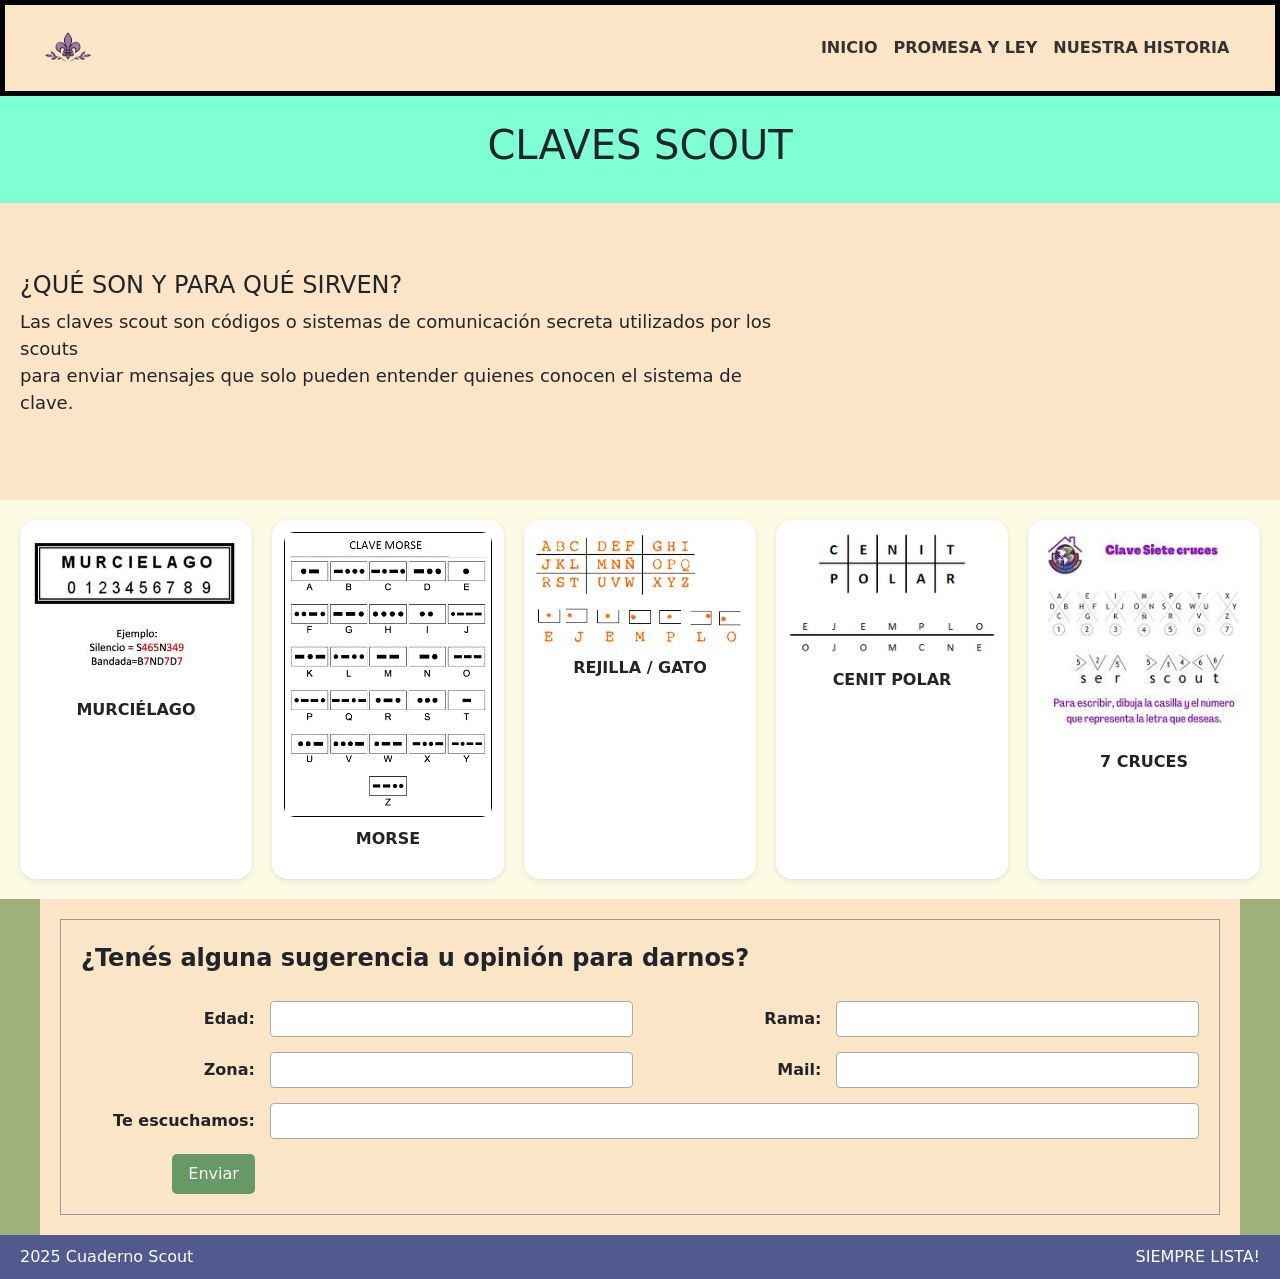
==== claves.html @ 0cd46fb2 "entrega dos" ====
<!DOCTYPE html>
<html lang="es">
<head>
  <meta charset="UTF-8" />
  <meta name="viewport" content="width=device-width, initial-scale=1.0" />
  <title>Mi Cuaderno Scout</title>

  <!-- Bootstrap -->
  <link href="https://cdn.jsdelivr.net/npm/bootstrap@5.3.3/dist/css/bootstrap.min.css" rel="stylesheet">

  <link rel="stylesheet" href="styles.css">
</head>

<body>
  <!-- Navegador Hamburguesa -->
  <nav class="navbar navbar-expand-lg navegador">
    <div class="container-fluid">
      <a class="navbar-brand" href="#">
        <img src="imagenes/flor-de-liz.png" alt="Flor de liz" class="logo" />
      </a>
      <button
        class="navbar-toggler"
        type="button"
        data-bs-toggle="collapse"
        data-bs-target="#navbarNavAltMarkup"
        aria-controls="navbarNavAltMarkup"
        aria-expanded="false"
        aria-label="Toggle navigation"
      >
        <span class="navbar-toggler-icon"></span>
      </button>
      <div class="collapse navbar-collapse enlaces" id="navbarNavAltMarkup">
        <div class="navbar-nav ms-auto">
          <a class="nav-link" href="index.html">INICIO</a>
          <a class="nav-link" href="promesa-y-ley.html">PROMESA Y LEY</a>
          <a class="nav-link" href="nuestra-historia.html">NUESTRA HISTORIA</a>
        </div>
      </div>
    </div>
  </nav>

  <!-- Título principal -->
  <header class="titulo">
    <h1>CLAVES SCOUT</h1>
  </header>

  <!-- Contenido principal -->
  <main>
    <div class="claves-texto">
      <section class="seccion-claves">
        <div class="texto">
          <h3>¿QUÉ SON Y PARA QUÉ SIRVEN?</h3>
          <p>
            Las claves scout son códigos o sistemas de comunicación secreta utilizados por los scouts <br />
            para enviar mensajes que solo pueden entender quienes conocen el sistema de clave.
          </p>
        </div>
        <div class="video">
          <iframe
            id="video-claves"
            src="https://www.youtube.com/embed/gShD87KSRmc"
            title="Manual Scout de Pato - Taller de Claves Parte 1"
            frameborder="0"
            allow="accelerometer; autoplay; clipboard-write; encrypted-media; gyroscope; picture-in-picture"
            allowfullscreen
          ></iframe>
        </div>
      </section>
    </div>

    <section class="claves-galeria">
      <div class="clave-item">
        <img src="imagenes/Murcielago.jpg" alt="Clave murciélago" />
        <p>MURCIÉLAGO</p>
      </div>
      <div class="clave-item">
        <img src="imagenes/Morse.gif" alt="Clave Morse" />
        <p>MORSE</p>
      </div>
      <div class="clave-item">
        <img src="imagenes/rejilla.png" alt="Clave rejilla/gato" />
        <p>REJILLA / GATO</p>
      </div>
      <div class="clave-item">
        <img src="imagenes/cenit-polar.png" alt="Clave cenit polar" />
        <p>CENIT POLAR</p>
      </div>
      <div class="clave-item">
        <img src="imagenes/7-cruces.jpeg" alt="Clave 7 cruces" />
        <p>7 CRUCES</p>
      </div>
    </section>
  </main>

  <!-- Formulario -->
  <section class="formulario">
    <form action="#" method="post">
      <fieldset>
        <legend>¿Tenés alguna sugerencia u opinión para darnos?</legend>

        <label for="Edad">Edad:</label>
        <input type="number" name="Edad" id="Edad" />

        <label for="Rama">Rama:</label>
        <input type="text" name="Rama" id="Rama" />

        <label for="Zona">Zona:</label>
        <input type="text" name="Zona" id="Zona" />

        <label for="Mail">Mail:</label>
        <input type="email" name="Mail" id="Mail" />

        <label for="Opinion">Te escuchamos:</label>
        <input type="text" name="Opinion" id="Opinion" />

        <input type="submit" value="Enviar" />
      </fieldset>
    </form>
  </section>

  <!-- Pie de página -->
   <footer class="pie-de-pagina">
    <p>2025 Cuaderno Scout</p>
    <P>SIEMPRE LISTA!</P>
  </footer>

  <!--Bootstrap -->
  <script
    src="https://cdn.jsdelivr.net/npm/bootstrap@5.3.3/dist/js/bootstrap.bundle.min.js"
  ></script>
</body>
</html>
---- styles.css ----
* {
  box-sizing: border-box;
}

html {
  margin: 0;
  padding: 0;
  height: 100%;
  width: 100%;
}

body {
  background-color: #9eb07c;
  overflow-x: hidden; 
}

/* NAVEGADOR */
.navegador {
  background-color: #fbe5c6;
  border: 5px solid black;
  padding: 1% 2%;
}

.logo {
  width: 50px;
  height: auto;
}

.enlaces .nav-link {
  text-decoration: none;
  color: #333;
  font-weight: bold;
  font-size: 1em;
  padding: 8px 12px;
}

.enlaces .nav-link:hover {
  text-decoration: underline;
}

/* TÍTULO */
.titulo {
  background-color: #7fffd4;
  padding: 2%;
  display: flex;
  justify-content: center;
  align-items: center;
  font-size: 1.5em;
  font-weight: bold;
  text-align: center;
}

/* INFORMACIÓN PRINCIPAL */
.informacion-principal {
  display: grid;
  grid-template-columns: repeat(3, 1fr);
  gap: 20px;
  max-width: 1200px;
  margin: 0 auto;
  padding: 20px 40px;
  background-color: #fbe5c6;
  box-shadow: 0 0 10px rgba(0, 0, 0, 0.1);
}

.seccion-central img {
  max-width: 100%;
  max-height: 250px;
  object-fit: contain;
  border-radius: 10px;
}

/*  FORMULARIO */
.formulario {
  background-color: #fbe5c7;
  padding: 20px;
  margin: 0 auto;
  max-width: 1200px;
  width: 100%;
}

fieldset {
  border: 1px solid #999;
  padding: 20px;
  display: grid;
  grid-template-columns: repeat(6, 1fr);
  gap: 15px;
  align-items: center;
  width: 100%;
}

legend {
  grid-column: span 6;
  font-weight: bold;
  margin-bottom: 10px;
}

label {
  grid-column: span 1;
  text-align: right;
  font-weight: bold;
}

input[type="text"],
input[type="email"],
input[type="number"] {
  grid-column: span 2;
  padding: 5px;
  border-radius: 4px;
  border: 1px solid #aaa;
  width: 100%;
}

#Opinion {
  grid-column: span 5;
  width: 100%;
}

input[type="submit"] {
  grid-column: span 1;
  justify-self: end;
  padding: 8px 16px;
  background-color: #669966;
  color: white;
  border: none;
  border-radius: 5px;
  cursor: pointer;
}

/*  CLAVES */
.seccion-claves {
  display: flex;
  justify-content: space-between;
  align-items: center;
  flex-wrap: wrap;
  gap: 20px;
  background-color: #fbe5c6;
  padding: 20px;
}

.seccion-claves .texto {
  flex: 1 1 60%;
}

.seccion-claves .texto h3 {
  font-size: 24px;
}

.seccion-claves .texto p {
  font-size: 18px;
  line-height: 1.5;
}

.seccion-claves .video {
  flex: 1 1 35%;
}

.seccion-claves .video iframe {
  width: 100%;
  height: 250px;
  border-radius: 8px;
}

/* Galería de claves */
.claves-galeria {
  display: grid;
  grid-template-columns: repeat(auto-fit, minmax(200px, 1fr));
  gap: 20px;
  padding: 20px;
  background-color: #fdfbe4;
}

.clave-item {
  display: flex;
  flex-direction: column;
  align-items: center;
  background: white;
  padding: 12px;
  border-radius: 16px;
  box-shadow: 0 2px 6px rgba(0, 0, 0, 0.1);
}

.clave-item img {
  max-width: 100%;
  height: auto;
  border-radius: 10px;
  object-fit: contain;
}

.clave-item p {
  margin-top: 10px;
  font-weight: bold;
  font-size: 16px;
  text-align: center;
}

/* PROMESA Y LEY  */
.seccion-tarjetas {
  display: flex;
  justify-content: center;
  flex-wrap: wrap;
  gap: 20px;
  padding: 20px;
  background-color: #fdfde3;
}

.tarjeta {
  background-color: white;
  border-radius: 20px;
  box-shadow: 0 0 10px rgba(0, 0, 0, 0.1);
  width: 300px;
  text-align: center;
  padding: 20px;
}

.tarjeta img {
  width: 100%;
  height: auto;
  border-radius: 10px;
}

.tarjeta p {
  font-weight: bold;
  font-size: 18px;
  margin-top: 10px;
}

/* FOOTER  */
.pie-de-pagina {
  display: flex;
  justify-content: space-between;
  align-items: center;
  background-color: #51598e;
  padding: 10px 20px;
  color: white;
  flex-wrap: wrap;
  gap: 10px;
}

.pie-de-pagina a {
  color: #2b7b96;
  text-decoration: none;
}

.pie-de-pagina p {
  margin: 0;
}

/* MOBILE  */
@media screen and (max-width: 768px) {
  .informacion-principal {
    grid-template-columns: 1fr;
    padding: 20px;
  }

  fieldset {
    grid-template-columns: 1fr;
  }

  label {
    grid-column: span 1;
    text-align: left;
  }

  input[type="text"],
  input[type="email"],
  input[type="number"],
  #Opinion {
    grid-column: span 1;
    width: 100%;
  }

  input[type="submit"] {
    justify-self: start;
  }

  .pie-de-pagina {
    flex-direction: column;
    text-align: center;
  }

  .seccion-claves {
    flex-direction: column;
  }

  .enlaces {
    flex-direction: column;
    gap: 10px;
  }

  .logo {
    width: 40px;
  }
}
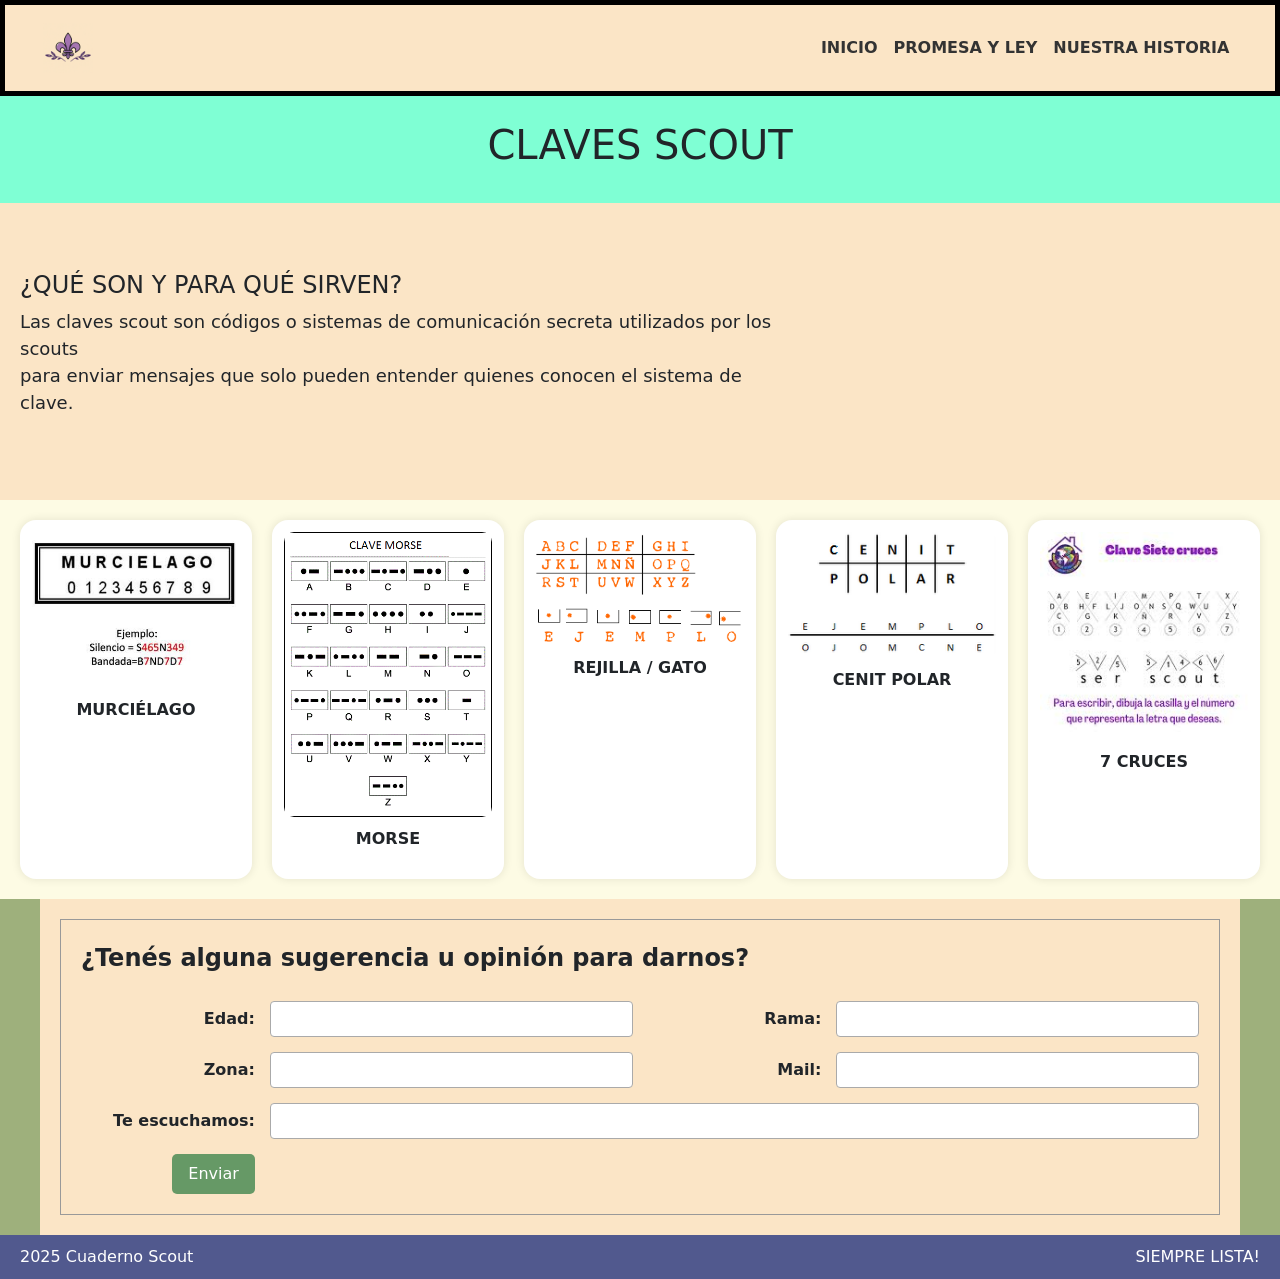
==== commit 54f7b9f8: "tercera-entrega" ====
--- a/claves.html
+++ b/claves.html
@@ -8,7 +8,7 @@
   <!-- Bootstrap -->
   <link href="https://cdn.jsdelivr.net/npm/bootstrap@5.3.3/dist/css/bootstrap.min.css" rel="stylesheet">
 
-  <link rel="stylesheet" href="styles.css">
+  <link rel="stylesheet" href="css/styles.css">
 </head>
 
 <body>
--- a/css/styles.css
+++ b/css/styles.css
@@ -0,0 +1,223 @@
+.seccion-tarjetas .tarjeta, .claves-galeria .clave-item {
+  background-color: white;
+  border-radius: 10px;
+  box-shadow: 0 0 10px rgba(0, 0, 0, 0.1);
+}
+
+.formulario fieldset label, .formulario fieldset legend {
+  font-weight: bold;
+}
+
+* {
+  box-sizing: border-box;
+}
+
+html, body {
+  margin: 0;
+  padding: 0;
+  width: 100%;
+  height: 100%;
+}
+
+body {
+  background-color: #9eb07c;
+  overflow-x: hidden;
+}
+
+.navegador {
+  background-color: #fbe5c6;
+  border: 5px solid black;
+  padding: 1% 2%;
+}
+
+.logo {
+  width: 50px;
+  height: auto;
+}
+
+.enlaces .nav-link {
+  text-decoration: none;
+  color: #333;
+  font-weight: bold;
+  font-size: 1em;
+  padding: 8px 12px;
+}
+.enlaces .nav-link:hover {
+  text-decoration: underline;
+}
+
+.titulo {
+  background-color: #7fffd4;
+  padding: 2%;
+  display: flex;
+  justify-content: center;
+  align-items: center;
+  font-size: 1.5em;
+  font-weight: bold;
+  text-align: center;
+}
+
+.informacion-principal {
+  display: grid;
+  grid-template-columns: repeat(3, 1fr);
+  gap: 20px;
+  max-width: 1200px;
+  margin: 0 auto;
+  padding: 20px 40px;
+  background-color: #fbe5c6;
+  box-shadow: 0 0 10px rgba(0, 0, 0, 0.1);
+}
+.informacion-principal .seccion-central img {
+  max-width: 100%;
+  max-height: 250px;
+  object-fit: contain;
+  border-radius: 10px;
+}
+
+.formulario {
+  background-color: #fbe5c6;
+  padding: 20px;
+  margin: 0 auto;
+  max-width: 1200px;
+  width: 100%;
+}
+.formulario fieldset {
+  border: 1px solid #999;
+  padding: 20px;
+  display: grid;
+  grid-template-columns: repeat(6, 1fr);
+  gap: 15px;
+  align-items: center;
+}
+.formulario fieldset legend {
+  grid-column: span 6;
+  margin-bottom: 10px;
+}
+.formulario fieldset label {
+  grid-column: span 1;
+  text-align: right;
+}
+.formulario fieldset input[type=text],
+.formulario fieldset input[type=email],
+.formulario fieldset input[type=number] {
+  grid-column: span 2;
+  padding: 5px;
+  border-radius: 4px;
+  border: 1px solid #aaa;
+  width: 100%;
+}
+.formulario fieldset #Opinion {
+  grid-column: span 5;
+  width: 100%;
+}
+.formulario fieldset input[type=submit] {
+  grid-column: span 1;
+  justify-self: end;
+  padding: 8px 16px;
+  background-color: #669966;
+  color: white;
+  border: none;
+  border-radius: 5px;
+  cursor: pointer;
+}
+
+.seccion-claves {
+  display: flex;
+  justify-content: space-between;
+  align-items: center;
+  flex-wrap: wrap;
+  gap: 20px;
+  background-color: #fbe5c6;
+  padding: 20px;
+}
+.seccion-claves .texto {
+  flex: 1 1 60%;
+}
+.seccion-claves .texto h3 {
+  font-size: 24px;
+}
+.seccion-claves .texto p {
+  font-size: 18px;
+  line-height: 1.5;
+}
+.seccion-claves .video {
+  flex: 1 1 35%;
+}
+.seccion-claves .video iframe {
+  width: 100%;
+  height: 250px;
+  border-radius: 8px;
+}
+
+.claves-galeria {
+  display: grid;
+  grid-template-columns: repeat(auto-fit, 1fr);
+  gap: 20px;
+  grid-template-columns: repeat(auto-fit, minmax(200px, 1fr));
+  padding: 20px;
+  background-color: #fdfbe4;
+}
+.claves-galeria .clave-item {
+  padding: 12px;
+  display: flex;
+  flex-direction: column;
+  align-items: center;
+  border-radius: 16px;
+}
+.claves-galeria .clave-item img {
+  max-width: 100%;
+  height: auto;
+  border-radius: 10px;
+  object-fit: contain;
+}
+.claves-galeria .clave-item p {
+  margin-top: 10px;
+  font-weight: bold;
+  font-size: 16px;
+  text-align: center;
+}
+
+.seccion-tarjetas {
+  display: flex;
+  justify-content: center;
+  flex-wrap: wrap;
+  gap: 20px;
+  padding: 20px;
+  background-color: #fdfde3;
+}
+.seccion-tarjetas .tarjeta {
+  border-radius: 20px;
+  width: 300px;
+  text-align: center;
+  padding: 20px;
+}
+.seccion-tarjetas .tarjeta img {
+  width: 100%;
+  height: auto;
+  border-radius: 10px;
+}
+.seccion-tarjetas .tarjeta p {
+  font-weight: bold;
+  font-size: 18px;
+  margin-top: 10px;
+}
+
+.pie-de-pagina {
+  display: flex;
+  justify-content: space-between;
+  align-items: center;
+  background-color: #51598e;
+  padding: 10px 20px;
+  color: white;
+  flex-wrap: wrap;
+  gap: 10px;
+}
+.pie-de-pagina a {
+  color: #2b7b96;
+  text-decoration: none;
+}
+.pie-de-pagina p {
+  margin: 0;
+}
+
+/*# sourceMappingURL=styles.css.map */
